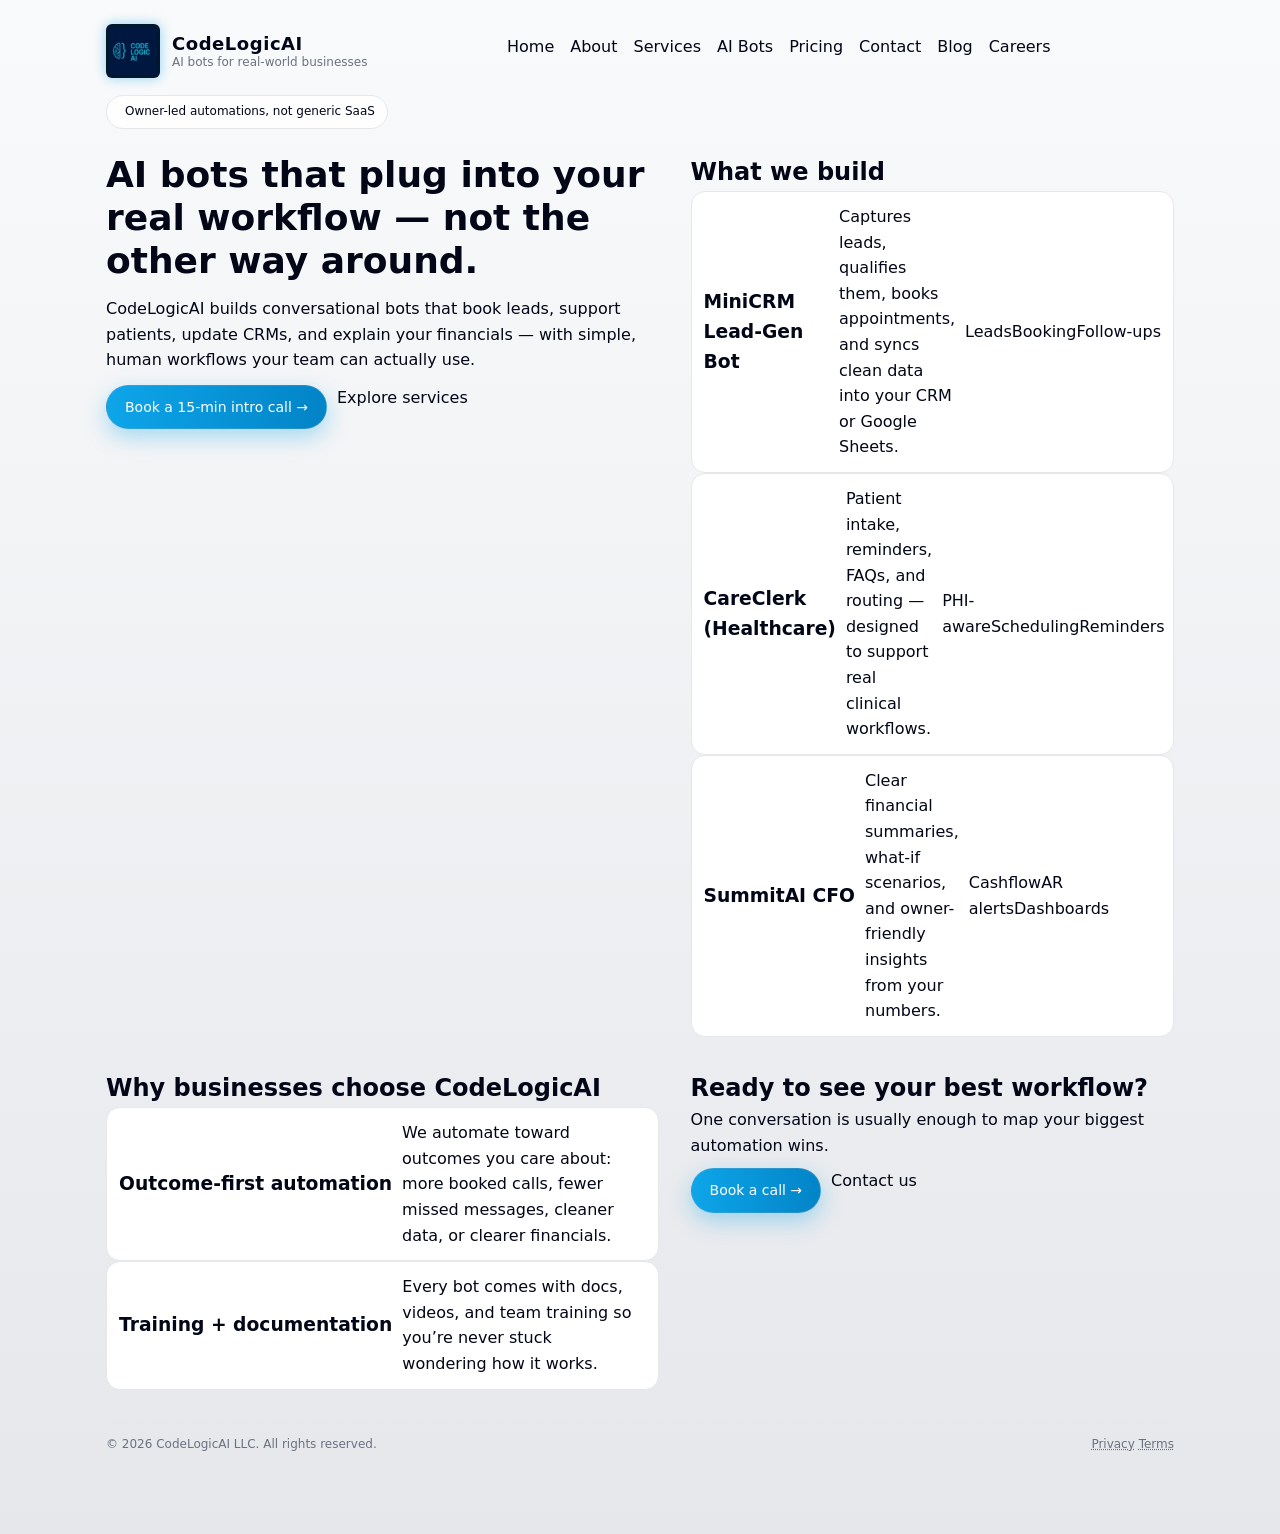
==== index.html @ 144fdc91 "Refactor HTML structure and improve content clarity" ====
<!DOCTYPE html>
<html lang="en">
<head>
  <meta charset="UTF-8" />
  <title>CodeLogicAI – AI Bots for Leads, Scheduling & CFO Insights</title>
  <meta name="viewport" content="width=device-width, initial-scale=1" />
  <meta name="description" content="CodeLogicAI builds custom AI bots to capture leads, schedule appointments, update CRMs, and deliver CFO insights." />
  <link rel="stylesheet" href="style.css" />
</head>

<body>
  <div class="page">

    <!-- HEADER -->
    <header>
      <div class="logo">
        <img src="assets/Logo.png" alt="CodeLogicAI Logo" class="logo-img">
        <div class="logo-text">
          <span>CodeLogicAI</span>
          <span>AI bots for real-world businesses</span>
        </div>
      </div>

      <nav class="nav">
        <a href="index.html" class="active">Home</a>
        <a href="about.html">About</a>
        <a href="services.html">Services</a>
        <a href="bots.html">AI Bots</a>
        <a href="pricing.html">Pricing</a>
        <a href="contact.html">Contact</a>
        <a href="blog.html">Blog</a>
        <a href="careers.html">Careers</a>
      </nav>

      <div class="header-cta">
        <div class="pill">
          <span class="dot-green"></span>
          <span>Owner-led automations, not generic SaaS</span>
        </div>
      </div>
    </header>

    <!-- HERO -->
    <main>
      <section class="section">
        <h1>AI bots that plug into your real workflow — not the other way around.</h1>
        <p class="section-sub">
          CodeLogicAI builds conversational bots that book leads, support patients, update CRMs,
          and explain your financials — with simple, human workflows your team can actually use.
        </p>

        <div style="display:flex;gap:10px;flex-wrap:wrap;margin-top:12px;">
          <a href="https://cal.com/your-link/15min" class="btn-primary">Book a 15-min intro call →</a>
          <a href="services.html" class="btn-secondary">Explore services</a>
        </div>
      </section>

      <section class="section">
        <h2>What we build</h2>
        <div class="grid-3">

          <div class="card">
            <h3>MiniCRM Lead-Gen Bot</h3>
            <p>Captures leads, qualifies them, books appointments, and syncs clean data into your CRM or Google Sheets.</p>
            <div class="pill-row">
              <span>Leads</span><span>Booking</span><span>Follow-ups</span>
            </div>
          </div>

          <div class="card">
            <h3>CareClerk (Healthcare)</h3>
            <p>Patient intake, reminders, FAQs, and routing — designed to support real clinical workflows.</p>
            <div class="pill-row">
              <span>PHI-aware</span><span>Scheduling</span><span>Reminders</span>
            </div>
          </div>

          <div class="card">
            <h3>SummitAI CFO</h3>
            <p>Clear financial summaries, what-if scenarios, and owner-friendly insights from your numbers.</p>
            <div class="pill-row">
              <span>Cashflow</span><span>AR alerts</span><span>Dashboards</span>
            </div>
          </div>

        </div>
      </section>

      <section class="section">
        <h2>Why businesses choose CodeLogicAI</h2>

        <div class="grid-2">
          <div class="card">
            <h3>Outcome-first automation</h3>
            <p>We automate toward outcomes you care about: more booked calls, fewer missed messages, cleaner data, or clearer financials.</p>
          </div>

          <div class="card">
            <h3>Training + documentation</h3>
            <p>Every bot comes with docs, videos, and team training so you’re never stuck wondering how it works.</p>
          </div>
        </div>
      </section>

      <section class="section">
        <h2>Ready to see your best workflow?</h2>
        <p class="section-sub">One conversation is usually enough to map your biggest automation wins.</p>

        <div style="display:flex;gap:10px;flex-wrap:wrap;margin-top:10px;">
          <a href="https://cal.com/your-link/15min" class="btn-primary">Book a call →</a>
          <a href="contact.html" class="btn-secondary">Contact us</a>
        </div>
      </section>
    </main>

    <!-- FOOTER -->
    <footer>
      <div>© <span id="year"></span> CodeLogicAI LLC. All rights reserved.</div>
      <div class="footer-links">
        <a href="#">Privacy</a>
        <a href="#">Terms</a>
      </div>
    </footer>
  </div>

  <script>
    document.getElementById("year").textContent = new Date().getFullYear();
  </script>
</body>
</html>
---- style.css ----
:root {
  --bg: #f3f4f6;
  --bg-alt: #e5e7eb;
  --accent: #0ea5e9;
  --accent-soft: rgba(14, 165, 233, 0.12);
  --text: #020617;
  --muted: #6b7280;
  --card: #ffffff;
  --border: #e5e7eb;
}

* {
  box-sizing: border-box;
  margin: 0;
  padding: 0;
  font-family: system-ui, -apple-system, BlinkMacSystemFont, "Segoe UI", sans-serif;
}

body {
  background: linear-gradient(to bottom, #f9fafb, #e5e7eb);
  color: var(--text);
  line-height: 1.6;
  -webkit-font-smoothing: antialiased;
}

a {
  color: inherit;
  text-decoration: none;
}

.page {
  max-width: 1100px;
  margin: 0 auto;
  padding: 24px 16px 80px;
}

/* HEADER */

header {
  display: flex;
  align-items: center;
  justify-content: space-between;
  gap: 16px;
  margin-bottom: 24px;
  flex-wrap: wrap;
}

.logo {
  display: flex;
  align-items: center;
  gap: 12px;
}

.logo-img {
  height: 54px;
  width: auto;
  border-radius: 6px;
  box-shadow: 0 0 12px rgba(14, 165, 233, 0.45);
}

.logo-text {
  display: flex;
  flex-direction: column;
  line-height: 1.2;
}

.logo-text span:first-child {
  font-weight: 700;
  letter-spacing: 0.03em;
  font-size: 18px;
}

.logo-text span:last-child {
  font-size: 12px;
  color: var(--muted);
}

/* NAV */

.nav-wrapper {
  border-bottom: 1px solid var(--border);
  margin-bottom: 24px;
}

.nav {
  max-width: 1100px;
  margin: 0 auto;
  padding: 0 16px 8px;
  display: flex;
  gap: 16px;
  flex-wrap: wrap;
}

.nav-link {
  font-size: 13px;
  color: var(--muted);
  padding: 4px 0;
  position: relative;
}

.nav-link:hover {
  color: var(--accent);
}

.nav-link.active {
  color: var(--accent);
  font-weight: 600;
}

.nav-link.active::after {
  content: "";
  position: absolute;
  left: 0;
  bottom: -4px;
  width: 100%;
  height: 2px;
  background: var(--accent);
  border-radius: 999px;
}

/* Pills / badges */

.pill {
  padding: 6px 12px;
  border-radius: 999px;
  font-size: 12px;
  border: 1px solid var(--border);
  background: #ffffffdd;
  display: inline-flex;
  align-items: center;
  gap: 6px;
}

.pill-dot {
  width: 8px;
  height: 8px;
  border-radius: 999px;
  background: #22c55e;
  box-shadow: 0 0 10px rgba(34, 197, 94, 0.7);
}

.pill span.accent {
  color: var(--accent);
  font-weight: 600;
}

/* Layout home */

main {
  display: grid;
  grid-template-columns: minmax(0, 1.6fr) minmax(0, 1.4fr);
  gap: 32px;
}

@media (max-width: 900px) {
  main {
    grid-template-columns: minmax(0, 1fr);
  }
}

.hero {
  padding-right: 8px;
}

.eyebrow {
  font-size: 12px;
  letter-spacing: 0.16em;
  text-transform: uppercase;
  color: var(--muted);
  margin-bottom: 10px;
}

h1 {
  font-size: clamp(28px, 4vw, 36px);
  line-height: 1.2;
  margin-bottom: 14px;
}

.gradient-text {
  background: linear-gradient(to right, #0284c7, #0ea5e9);
  -webkit-background-clip: text;
  color: transparent;
}

.hero-sub {
  font-size: 15px;
  color: var(--muted);
  margin-bottom: 18px;
}

.hero-sub strong {
  color: var(--accent);
  font-weight: 600;
}

.hero-list {
  font-size: 14px;
  color: var(--muted);
  margin-bottom: 18px;
  padding-left: 18px;
}

.hero-list li {
  margin-bottom: 4px;
}

.hero-cta-row {
  display: flex;
  gap: 12px;
  margin-bottom: 18px;
  flex-wrap: wrap;
}

.btn-primary,
.btn-outline {
  border-radius: 999px;
  padding: 10px 18px;
  font-size: 14px;
  font-weight: 500;
  border: 1px solid transparent;
  cursor: pointer;
  display: inline-flex;
  align-items: center;
  gap: 8px;
}

.btn-primary {
  background: linear-gradient(to right, #0ea5e9, #0284c7);
  color: white;
  border-color: rgba(148, 163, 184, 0.25);
  box-shadow: 0 8px 22px rgba(14, 165, 233, 0.35);
}

.btn-outline {
  background: white;
  border-color: var(--border);
  color: var(--muted);
}

.hero-note {
  font-size: 12px;
  color: var(--muted);
}

.hero-note strong {
  color: var(--accent);
}

/* Right panel */

.right-panel {
  background: var(--card);
  border-radius: 18px;
  padding: 18px;
  border: 1px solid var(--border);
  box-shadow: 0 8px 28px rgba(0, 0, 0, 0.08);
  display: flex;
  flex-direction: column;
  gap: 16px;
}

.right-header {
  display: flex;
  justify-content: space-between;
  align-items: center;
  font-size: 13px;
  color: var(--muted);
}

.right-header span.title {
  font-weight: 600;
  color: #0f172a;
  font-size: 13px;
}

.tag-row {
  display: flex;
  flex-wrap: wrap;
  gap: 8px;
  font-size: 11px;
}

.tag {
  padding: 4px 8px;
  border-radius: 999px;
  border: 1px solid var(--border);
  background: #f9fafb;
  color: var(--muted);
}

.cards {
  display: grid;
  gap: 10px;
  font-size: 13px;
}

.card {
  border-radius: 14px;
  border: 1px solid var(--border);
  background: white;
  padding: 12px;
  display: grid;
  grid-template-columns: auto 1fr auto;
  gap: 10px;
  align-items: center;
}

.card-icon {
  width: 26px;
  height: 26px;
  border-radius: 999px;
  border: 1px solid var(--border);
  display: flex;
  align-items: center;
  justify-content: center;
  font-size: 14px;
  background: #f0f9ff;
  color: #0284c7;
}

.card-title {
  font-weight: 600;
  color: #0f172a;
}

.card-sub {
  font-size: 12px;
  color: var(--muted);
}

.card-chip {
  padding: 3px 8px;
  border-radius: 999px;
  border: 1px solid var(--border);
  font-size: 11px;
  color: var(--muted);
  background: #f9fafb;
}

/* Generic page sections */

.page-section {
  max-width: 760px;
  margin-top: 8px;
}

.page-section h1 {
  margin-bottom: 8px;
}

.page-section p {
  font-size: 14px;
  color: var(--muted);
  margin-bottom: 10px;
}

.page-section ul {
  padding-left: 18px;
  font-size: 14px;
  color: var(--muted);
}

.page-section li {
  margin-bottom: 4px;
}

/* Footer */

footer {
  margin-top: 32px;
  font-size: 12px;
  color: var(--muted);
  display: flex;
  justify-content: space-between;
  flex-wrap: wrap;
  gap: 12px;
  border-top: 1px dashed var(--border);
  padding-top: 12px;
}

footer a {
  text-decoration: underline dotted;
}
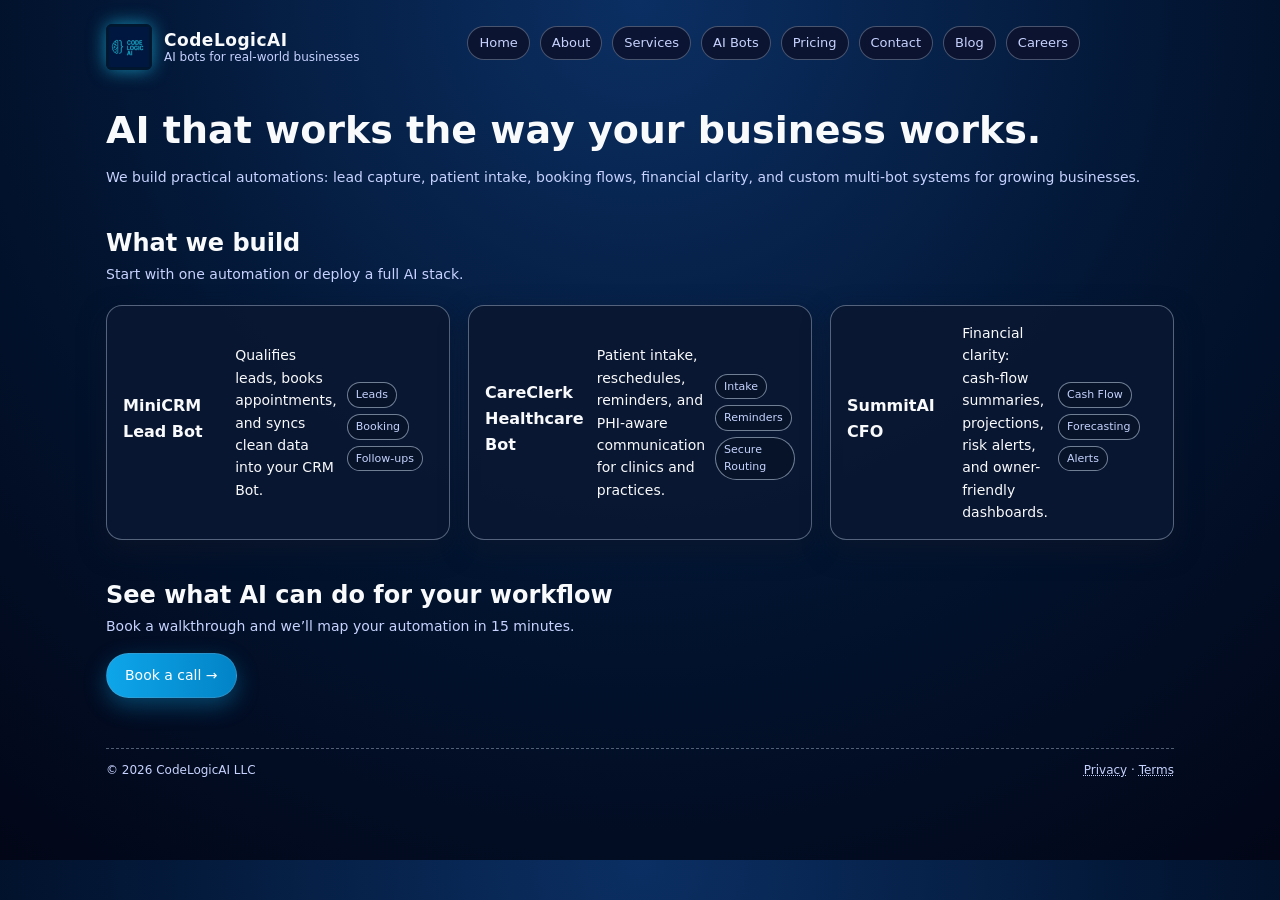
==== commit 1e3c7ddc: "Update index.html" ====
--- a/index.html
+++ b/index.html
@@ -2,10 +2,103 @@
 <html lang="en">
 <head>
   <meta charset="UTF-8" />
-  <title>CodeLogicAI – AI Bots for Leads, Scheduling & CFO Insights</title>
+  <title>CodeLogicAI – AI Bots for Real-World Businesses</title>
   <meta name="viewport" content="width=device-width, initial-scale=1" />
-  <meta name="description" content="CodeLogicAI builds custom AI bots to capture leads, schedule appointments, update CRMs, and deliver CFO insights." />
+  <meta name="description"
+    content="CodeLogicAI builds AI bots for lead-gen, healthcare, finance, and small business workflow automation." />
+
   <link rel="stylesheet" href="style.css" />
+
+  <style>
+    :root {
+      --bg: #021430;
+      --accent: #1fd4ff;
+      --text: #f9fafb;
+      --muted: #c7d2fe;
+      --card: rgba(10, 23, 50, 0.96);
+      --border: rgba(148, 163, 184, 0.55);
+    }
+
+    body {
+      background: radial-gradient(circle at top, #0b2f63 0, #021430 55%, #020617 100%);
+      color: var(--text);
+      margin: 0;
+      -webkit-font-smoothing: antialiased;
+      font-family: system-ui, sans-serif;
+    }
+
+    a { color: inherit; text-decoration: none; }
+    .page { max-width: 1100px; margin: 0 auto; padding: 24px 16px 80px; }
+
+    header {
+      display: flex; justify-content: space-between; align-items: center;
+      flex-wrap: wrap; margin-bottom: 40px; gap: 14px;
+    }
+
+    .logo { display: flex; align-items: center; gap: 12px; }
+    .logo-img {
+      height: 46px;
+      width: auto;
+      border-radius: 6px;
+      box-shadow: 0 0 18px rgba(31, 212, 255, 0.6);
+    }
+    .logo-text { display: flex; flex-direction: column; }
+    .logo-text span:first-child { font-size: 17px; font-weight: 700; }
+    .logo-text span:last-child { font-size: 12px; color: var(--muted); }
+
+    .nav { display: flex; gap: 10px; flex-wrap: wrap; font-size: 13px; }
+    .nav a {
+      padding: 6px 11px; border-radius: 999px;
+      color: var(--muted);
+      border: 1px solid rgba(148,163,184,0.45);
+      background: rgba(12,20,48,0.95);
+    }
+    .nav a:hover {
+      background: rgba(15,23,42,0.98);
+      color: var(--text);
+      border-color: rgba(191,219,254,0.9);
+    }
+
+    .section { margin-top: 36px; }
+    .section h1 { font-size: clamp(30px,4vw,38px); line-height: 1.1; }
+    .section-sub { color: var(--muted); font-size: 14px; margin-bottom: 16px; }
+
+    .grid-3 {
+      display: grid;
+      grid-template-columns: repeat(3, minmax(0,1fr));
+      gap: 18px;
+      margin-top: 20px;
+    }
+
+    @media(max-width: 900px) {
+      .grid-3 { grid-template-columns: 1fr; }
+      header { flex-direction: column; align-items: flex-start; }
+    }
+
+    .card {
+      background: var(--card);
+      padding: 16px;
+      border-radius: 16px;
+      border: 1px solid var(--border);
+      box-shadow: 0 10px 26px rgba(15,23,42,0.6);
+      font-size: 14px;
+    }
+
+    .card h3 { margin-bottom: 8px; font-size: 16px; }
+    .pill-row { display: flex; gap: 6px; flex-wrap: wrap; margin-top: 8px; }
+    .pill-row span {
+      padding: 3px 8px; border-radius: 999px;
+      background: rgba(7,19,42,0.95);
+      border: 1px solid rgba(148,163,184,0.75);
+      font-size: 11px; color: var(--muted);
+    }
+
+    footer {
+      margin-top: 50px; color: var(--muted);
+      font-size: 12px; display: flex;
+      justify-content: space-between; flex-wrap: wrap;
+    }
+  </style>
 </head>
 
 <body>
@@ -22,7 +115,7 @@
       </div>
 
       <nav class="nav">
-        <a href="index.html" class="active">Home</a>
+        <a href="index.html">Home</a>
         <a href="about.html">About</a>
         <a href="services.html">Services</a>
         <a href="bots.html">AI Bots</a>
@@ -31,100 +124,80 @@
         <a href="blog.html">Blog</a>
         <a href="careers.html">Careers</a>
       </nav>
-
-      <div class="header-cta">
-        <div class="pill">
-          <span class="dot-green"></span>
-          <span>Owner-led automations, not generic SaaS</span>
-        </div>
+    </header>
+
+    <!-- HERO -->
+    <section class="section">
+      <h1>AI that works the way your business works.</h1>
+      <p class="section-sub">
+        We build practical automations: lead capture, patient intake, booking flows,
+        financial clarity, and custom multi-bot systems for growing businesses.
+      </p>
+    </section>
+
+    <!-- WHAT WE BUILD -->
+    <section class="section">
+      <h2>What we build</h2>
+      <p class="section-sub">Start with one automation or deploy a full AI stack.</p>
+
+      <div class="grid-3">
+
+        <!-- CARD 1: UPDATED -->
+        <div class="card">
+          <h3>MiniCRM Lead Bot</h3>
+          <p>Qualifies leads, books appointments, and syncs clean data into your CRM Bot.</p>
+          <div class="pill-row">
+            <span>Leads</span>
+            <span>Booking</span>
+            <span>Follow-ups</span>
+          </div>
+        </div>
+
+        <!-- CARD 2 -->
+        <div class="card">
+          <h3>CareClerk Healthcare Bot</h3>
+          <p>Patient intake, reschedules, reminders, and PHI-aware communication for clinics and practices.</p>
+          <div class="pill-row">
+            <span>Intake</span>
+            <span>Reminders</span>
+            <span>Secure Routing</span>
+          </div>
+        </div>
+
+        <!-- CARD 3 -->
+        <div class="card">
+          <h3>SummitAI CFO</h3>
+          <p>Financial clarity: cash-flow summaries, projections, risk alerts, and owner-friendly dashboards.</p>
+          <div class="pill-row">
+            <span>Cash Flow</span>
+            <span>Forecasting</span>
+            <span>Alerts</span>
+          </div>
+        </div>
+
       </div>
-    </header>
-
-    <!-- HERO -->
-    <main>
-      <section class="section">
-        <h1>AI bots that plug into your real workflow — not the other way around.</h1>
-        <p class="section-sub">
-          CodeLogicAI builds conversational bots that book leads, support patients, update CRMs,
-          and explain your financials — with simple, human workflows your team can actually use.
-        </p>
-
-        <div style="display:flex;gap:10px;flex-wrap:wrap;margin-top:12px;">
-          <a href="https://cal.com/your-link/15min" class="btn-primary">Book a 15-min intro call →</a>
-          <a href="services.html" class="btn-secondary">Explore services</a>
-        </div>
-      </section>
-
-      <section class="section">
-        <h2>What we build</h2>
-        <div class="grid-3">
-
-          <div class="card">
-            <h3>MiniCRM Lead-Gen Bot</h3>
-            <p>Captures leads, qualifies them, books appointments, and syncs clean data into your CRM or Google Sheets.</p>
-            <div class="pill-row">
-              <span>Leads</span><span>Booking</span><span>Follow-ups</span>
-            </div>
-          </div>
-
-          <div class="card">
-            <h3>CareClerk (Healthcare)</h3>
-            <p>Patient intake, reminders, FAQs, and routing — designed to support real clinical workflows.</p>
-            <div class="pill-row">
-              <span>PHI-aware</span><span>Scheduling</span><span>Reminders</span>
-            </div>
-          </div>
-
-          <div class="card">
-            <h3>SummitAI CFO</h3>
-            <p>Clear financial summaries, what-if scenarios, and owner-friendly insights from your numbers.</p>
-            <div class="pill-row">
-              <span>Cashflow</span><span>AR alerts</span><span>Dashboards</span>
-            </div>
-          </div>
-
-        </div>
-      </section>
-
-      <section class="section">
-        <h2>Why businesses choose CodeLogicAI</h2>
-
-        <div class="grid-2">
-          <div class="card">
-            <h3>Outcome-first automation</h3>
-            <p>We automate toward outcomes you care about: more booked calls, fewer missed messages, cleaner data, or clearer financials.</p>
-          </div>
-
-          <div class="card">
-            <h3>Training + documentation</h3>
-            <p>Every bot comes with docs, videos, and team training so you’re never stuck wondering how it works.</p>
-          </div>
-        </div>
-      </section>
-
-      <section class="section">
-        <h2>Ready to see your best workflow?</h2>
-        <p class="section-sub">One conversation is usually enough to map your biggest automation wins.</p>
-
-        <div style="display:flex;gap:10px;flex-wrap:wrap;margin-top:10px;">
-          <a href="https://cal.com/your-link/15min" class="btn-primary">Book a call →</a>
-          <a href="contact.html" class="btn-secondary">Contact us</a>
-        </div>
-      </section>
-    </main>
-
-    <!-- FOOTER -->
+    </section>
+
+    <!-- CTA -->
+    <section class="section">
+      <h2>See what AI can do for your workflow</h2>
+      <p class="section-sub">Book a walkthrough and we’ll map your automation in 15 minutes.</p>
+
+      <a href="https://cal.com/your-handle/15min" class="btn-primary">
+        Book a call →
+      </a>
+    </section>
+
     <footer>
-      <div>© <span id="year"></span> CodeLogicAI LLC. All rights reserved.</div>
-      <div class="footer-links">
-        <a href="#">Privacy</a>
-        <a href="#">Terms</a>
-      </div>
+      <div>© <span id="year"></span> CodeLogicAI LLC</div>
+      <div><a href="#">Privacy</a> · <a href="#">Terms</a></div>
     </footer>
+
   </div>
 
-  <script>
-    document.getElementById("year").textContent = new Date().getFullYear();
-  </script>
+<script>
+  document.getElementById("year").textContent = new Date().getFullYear();
+</script>
+
 </body>
 </html>
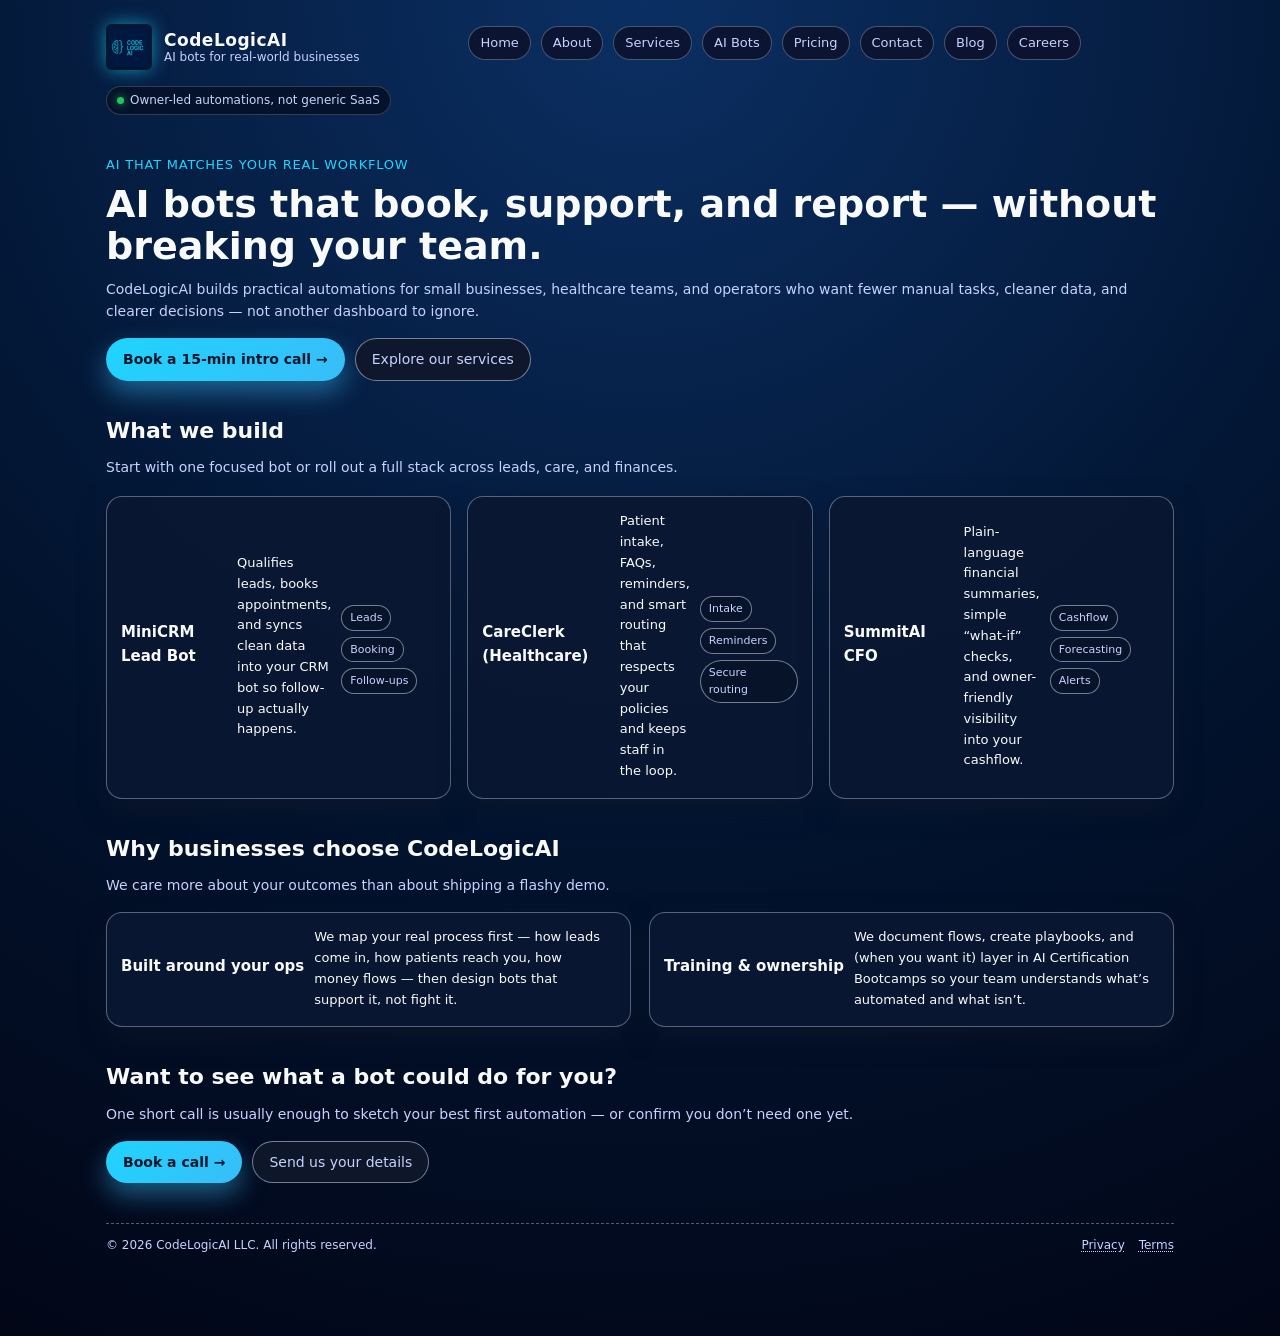
==== commit f3fffe0c: "Update index.html" ====
--- a/index.html
+++ b/index.html
@@ -2,101 +2,273 @@
 <html lang="en">
 <head>
   <meta charset="UTF-8" />
-  <title>CodeLogicAI – AI Bots for Real-World Businesses</title>
+  <title>CodeLogicAI – AI Bots for Leads, Healthcare & CFO Insights</title>
   <meta name="viewport" content="width=device-width, initial-scale=1" />
-  <meta name="description"
-    content="CodeLogicAI builds AI bots for lead-gen, healthcare, finance, and small business workflow automation." />
-
+  <meta
+    name="description"
+    content="CodeLogicAI builds practical AI bots for lead capture, healthcare intake, and owner-level financial clarity."
+  />
   <link rel="stylesheet" href="style.css" />
 
   <style>
     :root {
       --bg: #021430;
+      --bg-alt: #032341;
       --accent: #1fd4ff;
+      --accent-soft: rgba(31, 212, 255, 0.16);
       --text: #f9fafb;
       --muted: #c7d2fe;
+      --danger: #fb7185;
       --card: rgba(10, 23, 50, 0.96);
       --border: rgba(148, 163, 184, 0.55);
+    }
+
+    * {
+      box-sizing: border-box;
+      margin: 0;
+      padding: 0;
+      font-family: system-ui, -apple-system, BlinkMacSystemFont, "Segoe UI", sans-serif;
     }
 
     body {
       background: radial-gradient(circle at top, #0b2f63 0, #021430 55%, #020617 100%);
       color: var(--text);
-      margin: 0;
+      line-height: 1.6;
       -webkit-font-smoothing: antialiased;
-      font-family: system-ui, sans-serif;
     }
 
     a { color: inherit; text-decoration: none; }
-    .page { max-width: 1100px; margin: 0 auto; padding: 24px 16px 80px; }
-
+
+    .page {
+      max-width: 1100px;
+      margin: 0 auto;
+      padding: 24px 16px 80px;
+    }
+
+    /* Header + logo */
     header {
-      display: flex; justify-content: space-between; align-items: center;
-      flex-wrap: wrap; margin-bottom: 40px; gap: 14px;
-    }
-
-    .logo { display: flex; align-items: center; gap: 12px; }
+      display: flex;
+      align-items: center;
+      justify-content: space-between;
+      gap: 16px;
+      margin-bottom: 40px;
+      flex-wrap: wrap;
+    }
+
+    .logo {
+      display: flex;
+      align-items: center;
+      gap: 12px;
+    }
+
     .logo-img {
       height: 46px;
       width: auto;
       border-radius: 6px;
       box-shadow: 0 0 18px rgba(31, 212, 255, 0.6);
     }
-    .logo-text { display: flex; flex-direction: column; }
-    .logo-text span:first-child { font-size: 17px; font-weight: 700; }
-    .logo-text span:last-child { font-size: 12px; color: var(--muted); }
-
-    .nav { display: flex; gap: 10px; flex-wrap: wrap; font-size: 13px; }
+
+    .logo-text {
+      display: flex;
+      flex-direction: column;
+      line-height: 1.2;
+    }
+
+    .logo-text span:first-child {
+      font-weight: 700;
+      letter-spacing: 0.03em;
+      font-size: 17px;
+    }
+
+    .logo-text span:last-child {
+      font-size: 12px;
+      color: var(--muted);
+    }
+
+    .header-cta {
+      display: flex;
+      gap: 10px;
+      align-items: center;
+      font-size: 13px;
+      color: var(--muted);
+    }
+
+    .pill {
+      border-radius: 999px;
+      padding: 4px 10px;
+      border: 1px solid rgba(255, 255, 255, 0.18);
+      background: rgba(6, 17, 40, 0.9);
+      display: inline-flex;
+      align-items: center;
+      gap: 6px;
+    }
+
+    .dot-green {
+      width: 7px;
+      height: 7px;
+      border-radius: 999px;
+      background: #22c55e;
+      box-shadow: 0 0 10px rgba(34, 197, 94, 0.9);
+    }
+
+    /* Nav */
+    .nav {
+      display: flex;
+      flex-wrap: wrap;
+      gap: 10px;
+      font-size: 13px;
+    }
+
     .nav a {
-      padding: 6px 11px; border-radius: 999px;
-      color: var(--muted);
-      border: 1px solid rgba(148,163,184,0.45);
-      background: rgba(12,20,48,0.95);
-    }
+      padding: 6px 11px;
+      border-radius: 999px;
+      color: var(--muted);
+      border: 1px solid rgba(148, 163, 184, 0.45);
+      background: rgba(12, 20, 48, 0.95);
+    }
+
     .nav a:hover {
-      background: rgba(15,23,42,0.98);
       color: var(--text);
-      border-color: rgba(191,219,254,0.9);
-    }
-
-    .section { margin-top: 36px; }
-    .section h1 { font-size: clamp(30px,4vw,38px); line-height: 1.1; }
-    .section-sub { color: var(--muted); font-size: 14px; margin-bottom: 16px; }
-
+      background: rgba(15, 23, 42, 0.98);
+      border-color: rgba(191, 219, 254, 0.9);
+    }
+
+    main { display: block; }
+
+    .section {
+      margin-top: 32px;
+    }
+
+    .section h1 {
+      font-size: clamp(30px, 4vw, 38px);
+      line-height: 1.1;
+      margin-bottom: 10px;
+    }
+
+    .section h2 {
+      font-size: 22px;
+      margin-bottom: 8px;
+    }
+
+    .section p.section-sub {
+      font-size: 14px;
+      color: var(--muted);
+      margin-bottom: 16px;
+    }
+
+    /* Grids & cards */
     .grid-3 {
       display: grid;
-      grid-template-columns: repeat(3, minmax(0,1fr));
+      grid-template-columns: repeat(3, minmax(0, 1fr));
+      gap: 16px;
+      margin-top: 18px;
+    }
+
+    .grid-2 {
+      display: grid;
+      grid-template-columns: repeat(2, minmax(0, 1fr));
       gap: 18px;
-      margin-top: 20px;
-    }
-
-    @media(max-width: 900px) {
-      .grid-3 { grid-template-columns: 1fr; }
-      header { flex-direction: column; align-items: flex-start; }
+      margin-top: 16px;
+    }
+
+    @media (max-width: 880px) {
+      header {
+        flex-direction: column;
+        align-items: flex-start;
+      }
+      .grid-3,
+      .grid-2 {
+        grid-template-columns: 1fr;
+      }
     }
 
     .card {
       background: var(--card);
-      padding: 16px;
       border-radius: 16px;
       border: 1px solid var(--border);
-      box-shadow: 0 10px 26px rgba(15,23,42,0.6);
+      padding: 14px 14px 16px;
+      font-size: 13px;
+      box-shadow: 0 10px 26px rgba(15, 23, 42, 0.6);
+    }
+
+    .card h3 {
+      font-size: 15px;
+      margin-bottom: 6px;
+    }
+
+    .pill-row {
+      display: flex;
+      flex-wrap: wrap;
+      gap: 6px;
+      margin-top: 6px;
+    }
+
+    .pill-row span {
+      font-size: 11px;
+      padding: 3px 8px;
+      border-radius: 999px;
+      background: rgba(7, 19, 42, 0.95);
+      border: 1px solid rgba(148, 163, 184, 0.75);
+      color: var(--muted);
+    }
+
+    /* Buttons */
+    .btn-primary,
+    .btn-secondary {
+      border-radius: 999px;
+      padding: 9px 16px;
       font-size: 14px;
-    }
-
-    .card h3 { margin-bottom: 8px; font-size: 16px; }
-    .pill-row { display: flex; gap: 6px; flex-wrap: wrap; margin-top: 8px; }
-    .pill-row span {
-      padding: 3px 8px; border-radius: 999px;
-      background: rgba(7,19,42,0.95);
-      border: 1px solid rgba(148,163,184,0.75);
-      font-size: 11px; color: var(--muted);
+      font-weight: 500;
+      border: 1px solid transparent;
+      cursor: pointer;
+      display: inline-flex;
+      align-items: center;
+      gap: 8px;
+      transition:
+        transform 0.12s ease,
+        box-shadow 0.12s ease,
+        background 0.12s ease,
+        border-color 0.12s ease;
+    }
+
+    .btn-primary {
+      background: linear-gradient(135deg, #1fd4ff, #38bdf8);
+      color: #0f172a;
+      box-shadow: 0 12px 26px rgba(56, 189, 248, 0.45);
+      font-weight: 600;
+    }
+
+    .btn-primary:hover {
+      transform: translateY(-1px);
+      box-shadow: 0 16px 34px rgba(56, 189, 248, 0.6);
+    }
+
+    .btn-secondary {
+      background: rgba(15, 23, 42, 0.96);
+      border-color: rgba(148, 163, 184, 0.75);
+      color: var(--muted);
+    }
+
+    .btn-secondary:hover {
+      background: rgba(15, 23, 42, 0.99);
+      border-color: rgba(191, 219, 254, 0.9);
     }
 
     footer {
-      margin-top: 50px; color: var(--muted);
-      font-size: 12px; display: flex;
-      justify-content: space-between; flex-wrap: wrap;
+      margin-top: 40px;
+      font-size: 12px;
+      color: var(--muted);
+      display: flex;
+      justify-content: space-between;
+      gap: 10px;
+      flex-wrap: wrap;
+      align-items: center;
+    }
+
+    .footer-links a {
+      font-size: 12px;
+      color: var(--muted);
+      margin-left: 10px;
     }
   </style>
 </head>
@@ -124,80 +296,141 @@
         <a href="blog.html">Blog</a>
         <a href="careers.html">Careers</a>
       </nav>
+
+      <div class="header-cta">
+        <div class="pill">
+          <span class="dot-green"></span>
+          <span>Owner-led automations, not generic SaaS</span>
+        </div>
+      </div>
     </header>
 
-    <!-- HERO -->
-    <section class="section">
-      <h1>AI that works the way your business works.</h1>
-      <p class="section-sub">
-        We build practical automations: lead capture, patient intake, booking flows,
-        financial clarity, and custom multi-bot systems for growing businesses.
-      </p>
-    </section>
-
-    <!-- WHAT WE BUILD -->
-    <section class="section">
-      <h2>What we build</h2>
-      <p class="section-sub">Start with one automation or deploy a full AI stack.</p>
-
-      <div class="grid-3">
-
-        <!-- CARD 1: UPDATED -->
-        <div class="card">
-          <h3>MiniCRM Lead Bot</h3>
-          <p>Qualifies leads, books appointments, and syncs clean data into your CRM Bot.</p>
-          <div class="pill-row">
-            <span>Leads</span>
-            <span>Booking</span>
-            <span>Follow-ups</span>
+    <main>
+      <!-- HERO -->
+      <section class="section">
+        <div style="font-size:13px;color:var(--accent);text-transform:uppercase;letter-spacing:.06em;margin-bottom:8px;">
+          AI that matches your real workflow
+        </div>
+        <h1>AI bots that book, support, and report — without breaking your team.</h1>
+        <p class="section-sub">
+          CodeLogicAI builds practical automations for small businesses, healthcare teams, and operators who
+          want fewer manual tasks, cleaner data, and clearer decisions — not another dashboard to ignore.
+        </p>
+
+        <div style="display:flex;gap:10px;flex-wrap:wrap;margin-top:10px;">
+          <a href="https://cal.com/your-handle/15min" class="btn-primary">
+            Book a 15-min intro call →
+          </a>
+          <a href="services.html" class="btn-secondary">
+            Explore our services
+          </a>
+        </div>
+      </section>
+
+      <!-- WHAT WE BUILD -->
+      <section class="section">
+        <h2>What we build</h2>
+        <p class="section-sub">
+          Start with one focused bot or roll out a full stack across leads, care, and finances.
+        </p>
+
+        <div class="grid-3">
+          <!-- Card 1: updated text -->
+          <div class="card">
+            <h3>MiniCRM Lead Bot</h3>
+            <p>
+              Qualifies leads, books appointments, and syncs clean data into your CRM bot so follow-up actually happens.
+            </p>
+            <div class="pill-row">
+              <span>Leads</span>
+              <span>Booking</span>
+              <span>Follow-ups</span>
+            </div>
           </div>
-        </div>
-
-        <!-- CARD 2 -->
-        <div class="card">
-          <h3>CareClerk Healthcare Bot</h3>
-          <p>Patient intake, reschedules, reminders, and PHI-aware communication for clinics and practices.</p>
-          <div class="pill-row">
-            <span>Intake</span>
-            <span>Reminders</span>
-            <span>Secure Routing</span>
+
+          <!-- Card 2 -->
+          <div class="card">
+            <h3>CareClerk (Healthcare)</h3>
+            <p>
+              Patient intake, FAQs, reminders, and smart routing that respects your policies and keeps staff in the loop.
+            </p>
+            <div class="pill-row">
+              <span>Intake</span>
+              <span>Reminders</span>
+              <span>Secure routing</span>
+            </div>
           </div>
-        </div>
-
-        <!-- CARD 3 -->
-        <div class="card">
-          <h3>SummitAI CFO</h3>
-          <p>Financial clarity: cash-flow summaries, projections, risk alerts, and owner-friendly dashboards.</p>
-          <div class="pill-row">
-            <span>Cash Flow</span>
-            <span>Forecasting</span>
-            <span>Alerts</span>
+
+          <!-- Card 3 -->
+          <div class="card">
+            <h3>SummitAI CFO</h3>
+            <p>
+              Plain-language financial summaries, simple “what-if” checks, and owner-friendly visibility into your cashflow.
+            </p>
+            <div class="pill-row">
+              <span>Cashflow</span>
+              <span>Forecasting</span>
+              <span>Alerts</span>
+            </div>
           </div>
         </div>
-
+      </section>
+
+      <!-- WHY BUSINESSES CHOOSE US -->
+      <section class="section">
+        <h2>Why businesses choose CodeLogicAI</h2>
+        <p class="section-sub">
+          We care more about your outcomes than about shipping a flashy demo.
+        </p>
+
+        <div class="grid-2">
+          <div class="card">
+            <h3>Built around your ops</h3>
+            <p>
+              We map your real process first — how leads come in, how patients reach you, how money flows — then
+              design bots that support it, not fight it.
+            </p>
+          </div>
+
+          <div class="card">
+            <h3>Training & ownership</h3>
+            <p>
+              We document flows, create playbooks, and (when you want it) layer in AI Certification Bootcamps so your
+              team understands what’s automated and what isn’t.
+            </p>
+          </div>
+        </div>
+      </section>
+
+      <!-- CTA -->
+      <section class="section">
+        <h2>Want to see what a bot could do for you?</h2>
+        <p class="section-sub">
+          One short call is usually enough to sketch your best first automation — or confirm you don’t need one yet.
+        </p>
+
+        <div style="display:flex;gap:10px;flex-wrap:wrap;margin-top:8px;">
+          <a href="https://cal.com/your-handle/15min" class="btn-primary">
+            Book a call →
+          </a>
+          <a href="contact.html" class="btn-secondary">
+            Send us your details
+          </a>
+        </div>
+      </section>
+    </main>
+
+    <footer>
+      <div>© <span id="year"></span> CodeLogicAI LLC. All rights reserved.</div>
+      <div class="footer-links">
+        <a href="#">Privacy</a>
+        <a href="#">Terms</a>
       </div>
-    </section>
-
-    <!-- CTA -->
-    <section class="section">
-      <h2>See what AI can do for your workflow</h2>
-      <p class="section-sub">Book a walkthrough and we’ll map your automation in 15 minutes.</p>
-
-      <a href="https://cal.com/your-handle/15min" class="btn-primary">
-        Book a call →
-      </a>
-    </section>
-
-    <footer>
-      <div>© <span id="year"></span> CodeLogicAI LLC</div>
-      <div><a href="#">Privacy</a> · <a href="#">Terms</a></div>
     </footer>
-
   </div>
 
-<script>
-  document.getElementById("year").textContent = new Date().getFullYear();
-</script>
-
+  <script>
+    document.getElementById("year").textContent = new Date().getFullYear();
+  </script>
 </body>
 </html>
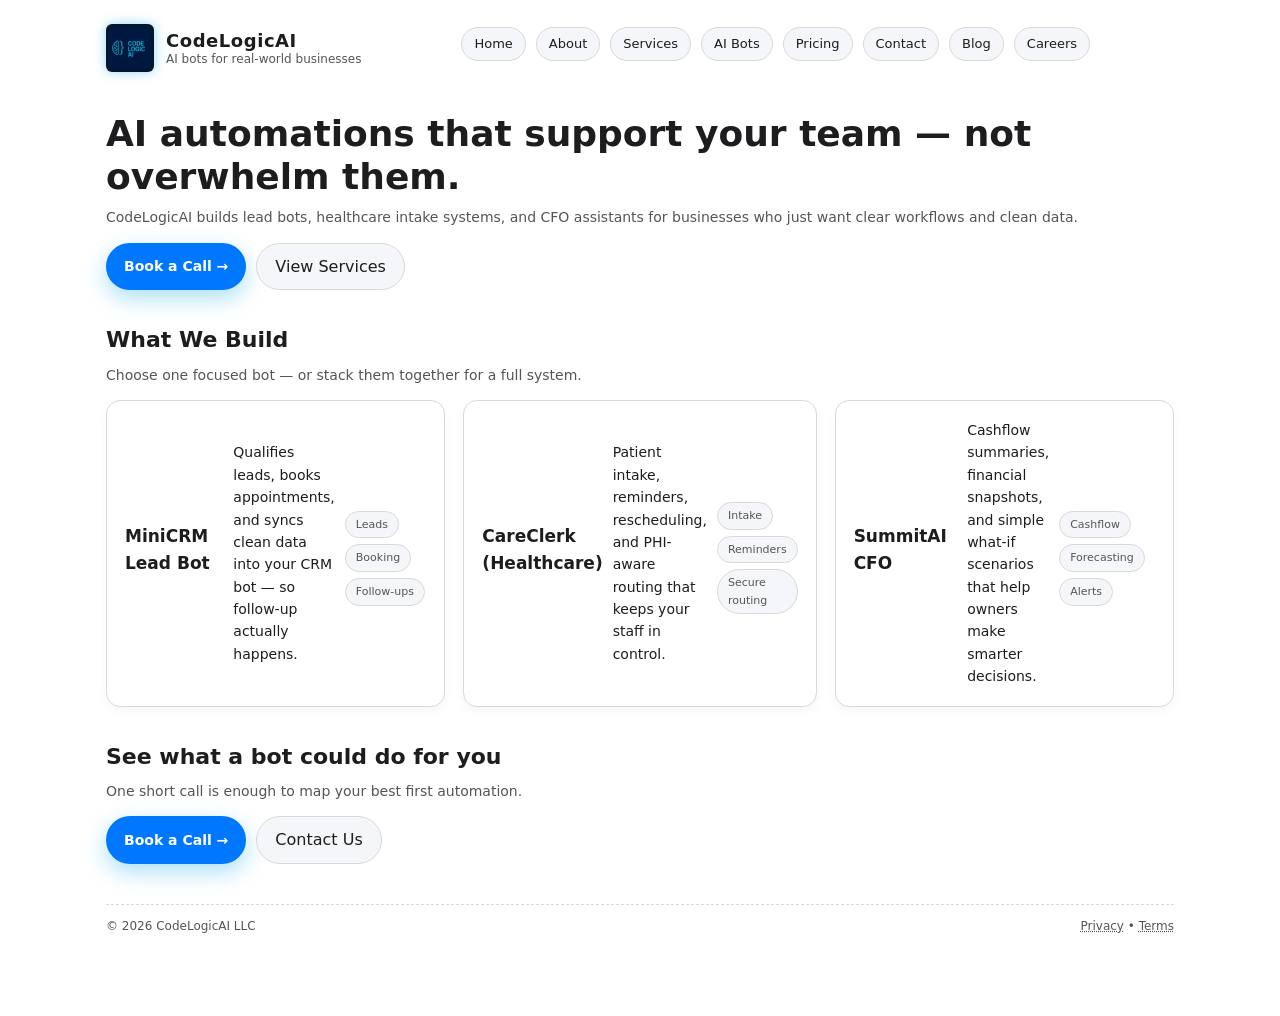
==== commit 6a498c23: "Update index.html" ====
--- a/index.html
+++ b/index.html
@@ -2,36 +2,36 @@
 <html lang="en">
 <head>
   <meta charset="UTF-8" />
-  <title>CodeLogicAI – AI Bots for Leads, Healthcare & CFO Insights</title>
+  <title>CodeLogicAI – Practical AI Bots for Real Businesses</title>
   <meta name="viewport" content="width=device-width, initial-scale=1" />
   <meta
     name="description"
-    content="CodeLogicAI builds practical AI bots for lead capture, healthcare intake, and owner-level financial clarity."
+    content="AI bots for lead capture, scheduling, healthcare intake, and financial visibility — built for real-world small businesses."
   />
   <link rel="stylesheet" href="style.css" />
 
   <style>
+    /* LIGHT THEME */
     :root {
-      --bg: #021430;
-      --bg-alt: #032341;
-      --accent: #1fd4ff;
-      --accent-soft: rgba(31, 212, 255, 0.16);
-      --text: #f9fafb;
-      --muted: #c7d2fe;
-      --danger: #fb7185;
-      --card: rgba(10, 23, 50, 0.96);
-      --border: rgba(148, 163, 184, 0.55);
+      --bg: #ffffff;
+      --bg-alt: #f4f6f9;
+      --accent: #0077ff;
+      --accent-soft: rgba(0,119,255,0.09);
+      --text: #1d1d1f;
+      --muted: #555;
+      --card: #ffffff;
+      --border: #d9d9d9;
     }
 
     * {
-      box-sizing: border-box;
       margin: 0;
       padding: 0;
+      box-sizing: border-box;
       font-family: system-ui, -apple-system, BlinkMacSystemFont, "Segoe UI", sans-serif;
     }
 
     body {
-      background: radial-gradient(circle at top, #0b2f63 0, #021430 55%, #020617 100%);
+      background: var(--bg);
       color: var(--text);
       line-height: 1.6;
       -webkit-font-smoothing: antialiased;
@@ -45,39 +45,31 @@
       padding: 24px 16px 80px;
     }
 
-    /* Header + logo */
+    /* HEADER */
     header {
       display: flex;
+      justify-content: space-between;
       align-items: center;
-      justify-content: space-between;
-      gap: 16px;
       margin-bottom: 40px;
       flex-wrap: wrap;
+      gap: 16px;
     }
 
     .logo {
       display: flex;
+      gap: 12px;
       align-items: center;
-      gap: 12px;
     }
 
     .logo-img {
-      height: 46px;
-      width: auto;
+      width: 48px;
+      height: auto;
       border-radius: 6px;
-      box-shadow: 0 0 18px rgba(31, 212, 255, 0.6);
-    }
-
-    .logo-text {
-      display: flex;
-      flex-direction: column;
-      line-height: 1.2;
     }
 
     .logo-text span:first-child {
       font-weight: 700;
-      letter-spacing: 0.03em;
-      font-size: 17px;
+      font-size: 18px;
     }
 
     .logo-text span:last-child {
@@ -85,173 +77,117 @@
       color: var(--muted);
     }
 
-    .header-cta {
+    /* NAVIGATION */
+    .nav {
       display: flex;
       gap: 10px;
-      align-items: center;
+      flex-wrap: wrap;
+    }
+
+    .nav a {
+      padding: 6px 12px;
+      border-radius: 999px;
+      background: var(--bg-alt);
+      border: 1px solid var(--border);
       font-size: 13px;
-      color: var(--muted);
-    }
-
-    .pill {
+      color: var(--text);
+    }
+
+    .nav a:hover {
+      background: var(--accent-soft);
+      border-color: var(--accent);
+    }
+
+    /* BUTTONS */
+    .btn-primary {
+      padding: 10px 18px;
       border-radius: 999px;
-      padding: 4px 10px;
-      border: 1px solid rgba(255, 255, 255, 0.18);
-      background: rgba(6, 17, 40, 0.9);
-      display: inline-flex;
-      align-items: center;
-      gap: 6px;
-    }
-
-    .dot-green {
-      width: 7px;
-      height: 7px;
+      background: var(--accent);
+      color: white;
+      border: none;
+      font-weight: 600;
+      cursor: pointer;
+    }
+
+    .btn-secondary {
+      padding: 10px 18px;
       border-radius: 999px;
-      background: #22c55e;
-      box-shadow: 0 0 10px rgba(34, 197, 94, 0.9);
-    }
-
-    /* Nav */
-    .nav {
-      display: flex;
-      flex-wrap: wrap;
-      gap: 10px;
-      font-size: 13px;
-    }
-
-    .nav a {
-      padding: 6px 11px;
-      border-radius: 999px;
-      color: var(--muted);
-      border: 1px solid rgba(148, 163, 184, 0.45);
-      background: rgba(12, 20, 48, 0.95);
-    }
-
-    .nav a:hover {
+      background: var(--bg-alt);
+      border: 1px solid var(--border);
       color: var(--text);
-      background: rgba(15, 23, 42, 0.98);
-      border-color: rgba(191, 219, 254, 0.9);
-    }
-
-    main { display: block; }
-
+      cursor: pointer;
+    }
+
+    /* SECTIONS */
     .section {
       margin-top: 32px;
     }
 
     .section h1 {
-      font-size: clamp(30px, 4vw, 38px);
-      line-height: 1.1;
-      margin-bottom: 10px;
+      font-size: 36px;
+      margin-bottom: 8px;
     }
 
     .section h2 {
       font-size: 22px;
-      margin-bottom: 8px;
-    }
-
-    .section p.section-sub {
+      margin-bottom: 6px;
+    }
+
+    .section-sub {
+      color: var(--muted);
       font-size: 14px;
-      color: var(--muted);
-      margin-bottom: 16px;
-    }
-
-    /* Grids & cards */
+      margin-bottom: 14px;
+    }
+
+    /* CARDS */
     .grid-3 {
       display: grid;
-      grid-template-columns: repeat(3, minmax(0, 1fr));
-      gap: 16px;
-      margin-top: 18px;
+      grid-template-columns: repeat(3, 1fr);
+      gap: 18px;
     }
 
     .grid-2 {
       display: grid;
-      grid-template-columns: repeat(2, minmax(0, 1fr));
+      grid-template-columns: repeat(2, 1fr);
       gap: 18px;
-      margin-top: 16px;
-    }
-
-    @media (max-width: 880px) {
-      header {
-        flex-direction: column;
-        align-items: flex-start;
-      }
-      .grid-3,
-      .grid-2 {
+      margin-top: 14px;
+    }
+
+    @media (max-width: 860px) {
+      .grid-3, .grid-2 {
         grid-template-columns: 1fr;
       }
     }
 
     .card {
       background: var(--card);
-      border-radius: 16px;
+      padding: 18px;
+      border-radius: 14px;
       border: 1px solid var(--border);
-      padding: 14px 14px 16px;
-      font-size: 13px;
-      box-shadow: 0 10px 26px rgba(15, 23, 42, 0.6);
+      box-shadow: 0 4px 10px rgba(0,0,0,0.04);
+      font-size: 14px;
     }
 
     .card h3 {
-      font-size: 15px;
       margin-bottom: 6px;
+      font-size: 17px;
+      font-weight: 600;
     }
 
     .pill-row {
       display: flex;
+      gap: 6px;
+      margin-top: 10px;
       flex-wrap: wrap;
-      gap: 6px;
-      margin-top: 6px;
     }
 
     .pill-row span {
+      background: var(--bg-alt);
+      border: 1px solid var(--border);
+      padding: 4px 10px;
+      border-radius: 999px;
       font-size: 11px;
-      padding: 3px 8px;
-      border-radius: 999px;
-      background: rgba(7, 19, 42, 0.95);
-      border: 1px solid rgba(148, 163, 184, 0.75);
       color: var(--muted);
-    }
-
-    /* Buttons */
-    .btn-primary,
-    .btn-secondary {
-      border-radius: 999px;
-      padding: 9px 16px;
-      font-size: 14px;
-      font-weight: 500;
-      border: 1px solid transparent;
-      cursor: pointer;
-      display: inline-flex;
-      align-items: center;
-      gap: 8px;
-      transition:
-        transform 0.12s ease,
-        box-shadow 0.12s ease,
-        background 0.12s ease,
-        border-color 0.12s ease;
-    }
-
-    .btn-primary {
-      background: linear-gradient(135deg, #1fd4ff, #38bdf8);
-      color: #0f172a;
-      box-shadow: 0 12px 26px rgba(56, 189, 248, 0.45);
-      font-weight: 600;
-    }
-
-    .btn-primary:hover {
-      transform: translateY(-1px);
-      box-shadow: 0 16px 34px rgba(56, 189, 248, 0.6);
-    }
-
-    .btn-secondary {
-      background: rgba(15, 23, 42, 0.96);
-      border-color: rgba(148, 163, 184, 0.75);
-      color: var(--muted);
-    }
-
-    .btn-secondary:hover {
-      background: rgba(15, 23, 42, 0.99);
-      border-color: rgba(191, 219, 254, 0.9);
     }
 
     footer {
@@ -260,15 +196,7 @@
       color: var(--muted);
       display: flex;
       justify-content: space-between;
-      gap: 10px;
       flex-wrap: wrap;
-      align-items: center;
-    }
-
-    .footer-links a {
-      font-size: 12px;
-      color: var(--muted);
-      margin-left: 10px;
     }
   </style>
 </head>
@@ -279,7 +207,7 @@
     <!-- HEADER -->
     <header>
       <div class="logo">
-        <img src="assets/Logo.png" alt="CodeLogicAI Logo" class="logo-img">
+        <img src="assets/Logo.png" class="logo-img" alt="CodeLogicAI Logo">
         <div class="logo-text">
           <span>CodeLogicAI</span>
           <span>AI bots for real-world businesses</span>
@@ -296,135 +224,72 @@
         <a href="blog.html">Blog</a>
         <a href="careers.html">Careers</a>
       </nav>
-
-      <div class="header-cta">
-        <div class="pill">
-          <span class="dot-green"></span>
-          <span>Owner-led automations, not generic SaaS</span>
-        </div>
-      </div>
     </header>
 
-    <main>
-      <!-- HERO -->
-      <section class="section">
-        <div style="font-size:13px;color:var(--accent);text-transform:uppercase;letter-spacing:.06em;margin-bottom:8px;">
-          AI that matches your real workflow
-        </div>
-        <h1>AI bots that book, support, and report — without breaking your team.</h1>
-        <p class="section-sub">
-          CodeLogicAI builds practical automations for small businesses, healthcare teams, and operators who
-          want fewer manual tasks, cleaner data, and clearer decisions — not another dashboard to ignore.
-        </p>
-
-        <div style="display:flex;gap:10px;flex-wrap:wrap;margin-top:10px;">
-          <a href="https://cal.com/your-handle/15min" class="btn-primary">
-            Book a 15-min intro call →
-          </a>
-          <a href="services.html" class="btn-secondary">
-            Explore our services
-          </a>
-        </div>
-      </section>
-
-      <!-- WHAT WE BUILD -->
-      <section class="section">
-        <h2>What we build</h2>
-        <p class="section-sub">
-          Start with one focused bot or roll out a full stack across leads, care, and finances.
-        </p>
-
-        <div class="grid-3">
-          <!-- Card 1: updated text -->
-          <div class="card">
-            <h3>MiniCRM Lead Bot</h3>
-            <p>
-              Qualifies leads, books appointments, and syncs clean data into your CRM bot so follow-up actually happens.
-            </p>
-            <div class="pill-row">
-              <span>Leads</span>
-              <span>Booking</span>
-              <span>Follow-ups</span>
-            </div>
-          </div>
-
-          <!-- Card 2 -->
-          <div class="card">
-            <h3>CareClerk (Healthcare)</h3>
-            <p>
-              Patient intake, FAQs, reminders, and smart routing that respects your policies and keeps staff in the loop.
-            </p>
-            <div class="pill-row">
-              <span>Intake</span>
-              <span>Reminders</span>
-              <span>Secure routing</span>
-            </div>
-          </div>
-
-          <!-- Card 3 -->
-          <div class="card">
-            <h3>SummitAI CFO</h3>
-            <p>
-              Plain-language financial summaries, simple “what-if” checks, and owner-friendly visibility into your cashflow.
-            </p>
-            <div class="pill-row">
-              <span>Cashflow</span>
-              <span>Forecasting</span>
-              <span>Alerts</span>
-            </div>
+    <!-- HERO -->
+    <section class="section">
+      <h1>AI automations that support your team — not overwhelm them.</h1>
+      <p class="section-sub">
+        CodeLogicAI builds lead bots, healthcare intake systems, and CFO assistants for businesses who just want clear workflows and clean data.
+      </p>
+
+      <div style="display:flex; gap:10px; flex-wrap:wrap; margin-top:10px;">
+        <a href="https://cal.com/your-handle/15min" class="btn-primary">Book a Call →</a>
+        <a href="services.html" class="btn-secondary">View Services</a>
+      </div>
+    </section>
+
+    <!-- WHAT WE BUILD -->
+    <section class="section">
+      <h2>What We Build</h2>
+      <p class="section-sub">Choose one focused bot — or stack them together for a full system.</p>
+
+      <div class="grid-3">
+
+        <!-- CARD 1 UPDATED -->
+        <div class="card">
+          <h3>MiniCRM Lead Bot</h3>
+          <p>Qualifies leads, books appointments, and syncs clean data into your CRM bot — so follow-up actually happens.</p>
+          <div class="pill-row">
+            <span>Leads</span><span>Booking</span><span>Follow-ups</span>
           </div>
         </div>
-      </section>
-
-      <!-- WHY BUSINESSES CHOOSE US -->
-      <section class="section">
-        <h2>Why businesses choose CodeLogicAI</h2>
-        <p class="section-sub">
-          We care more about your outcomes than about shipping a flashy demo.
-        </p>
-
-        <div class="grid-2">
-          <div class="card">
-            <h3>Built around your ops</h3>
-            <p>
-              We map your real process first — how leads come in, how patients reach you, how money flows — then
-              design bots that support it, not fight it.
-            </p>
-          </div>
-
-          <div class="card">
-            <h3>Training & ownership</h3>
-            <p>
-              We document flows, create playbooks, and (when you want it) layer in AI Certification Bootcamps so your
-              team understands what’s automated and what isn’t.
-            </p>
+
+        <div class="card">
+          <h3>CareClerk (Healthcare)</h3>
+          <p>Patient intake, reminders, rescheduling, and PHI-aware routing that keeps your staff in control.</p>
+          <div class="pill-row">
+            <span>Intake</span><span>Reminders</span><span>Secure routing</span>
           </div>
         </div>
-      </section>
-
-      <!-- CTA -->
-      <section class="section">
-        <h2>Want to see what a bot could do for you?</h2>
-        <p class="section-sub">
-          One short call is usually enough to sketch your best first automation — or confirm you don’t need one yet.
-        </p>
-
-        <div style="display:flex;gap:10px;flex-wrap:wrap;margin-top:8px;">
-          <a href="https://cal.com/your-handle/15min" class="btn-primary">
-            Book a call →
-          </a>
-          <a href="contact.html" class="btn-secondary">
-            Send us your details
-          </a>
+
+        <div class="card">
+          <h3>SummitAI CFO</h3>
+          <p>Cashflow summaries, financial snapshots, and simple what-if scenarios that help owners make smarter decisions.</p>
+          <div class="pill-row">
+            <span>Cashflow</span><span>Forecasting</span><span>Alerts</span>
+          </div>
         </div>
-      </section>
-    </main>
-
+
+      </div>
+    </section>
+
+    <!-- CTA -->
+    <section class="section">
+      <h2>See what a bot could do for you</h2>
+      <p class="section-sub">One short call is enough to map your best first automation.</p>
+
+      <div style="display:flex; gap:10px; flex-wrap:wrap; margin-top:10px;">
+        <a href="https://cal.com/your-handle/15min" class="btn-primary">Book a Call →</a>
+        <a href="contact.html" class="btn-secondary">Contact Us</a>
+      </div>
+    </section>
+
+    <!-- FOOTER -->
     <footer>
-      <div>© <span id="year"></span> CodeLogicAI LLC. All rights reserved.</div>
-      <div class="footer-links">
-        <a href="#">Privacy</a>
-        <a href="#">Terms</a>
+      <div>© <span id="year"></span> CodeLogicAI LLC</div>
+      <div>
+        <a href="#">Privacy</a> • <a href="#">Terms</a>
       </div>
     </footer>
   </div>
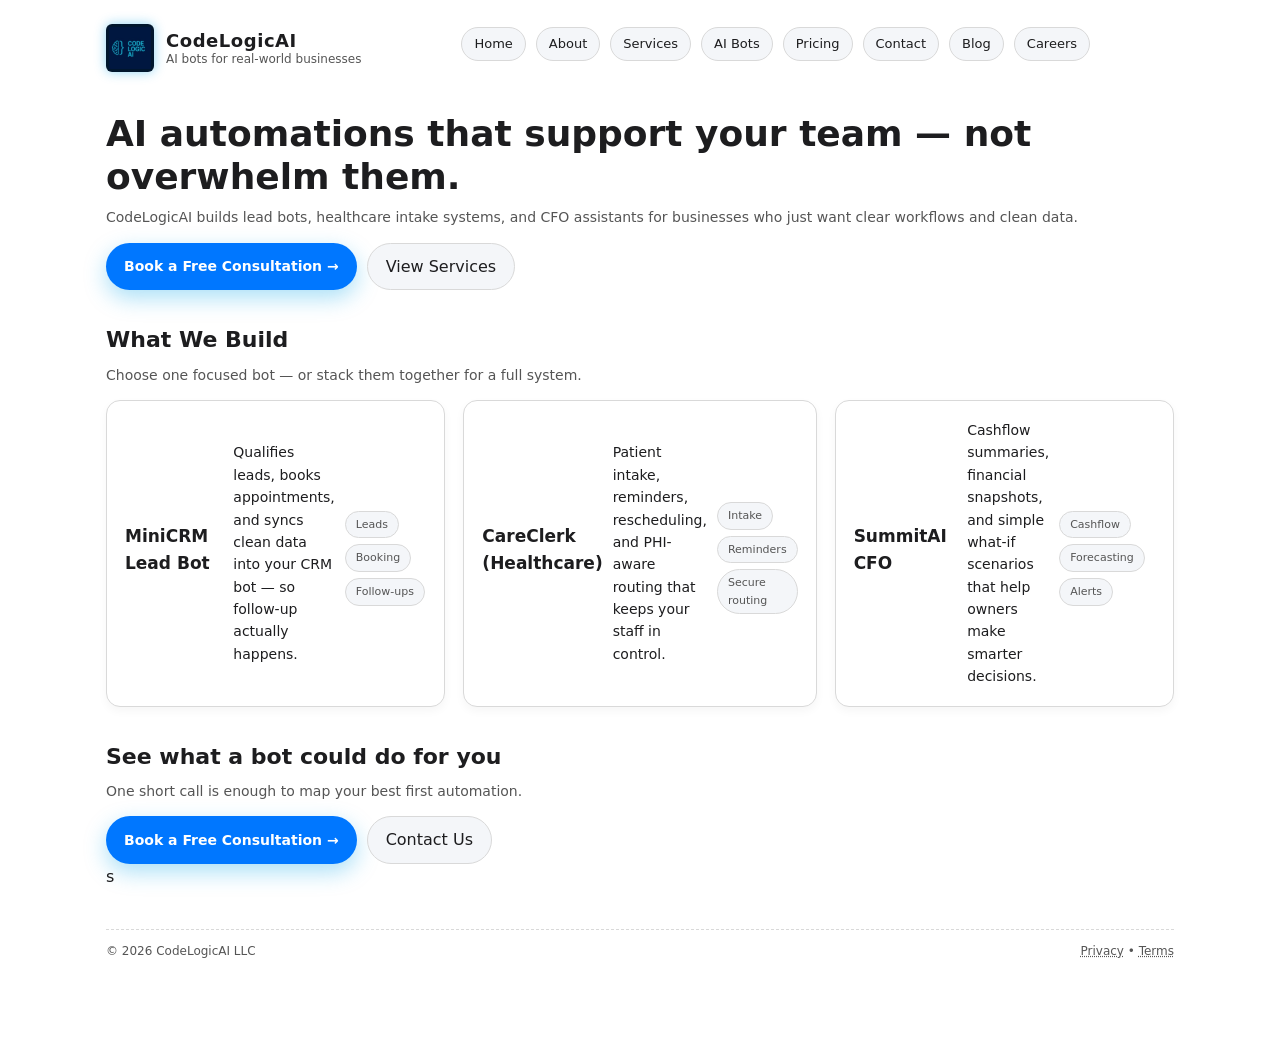
==== commit 9657d4d7: "Update homepage consultation buttons" ====
--- a/index.html
+++ b/index.html
@@ -234,7 +234,7 @@
       </p>
 
       <div style="display:flex; gap:10px; flex-wrap:wrap; margin-top:10px;">
-        <a href="https://cal.com/your-handle/15min" class="btn-primary">Book a Call →</a>
+        <a href="https://cal.com/your-handle/15min" class="btn-primary">Book a Free Consultation →</a>
         <a href="services.html" class="btn-secondary">View Services</a>
       </div>
     </section>
@@ -280,12 +280,12 @@
       <p class="section-sub">One short call is enough to map your best first automation.</p>
 
       <div style="display:flex; gap:10px; flex-wrap:wrap; margin-top:10px;">
-        <a href="https://cal.com/your-handle/15min" class="btn-primary">Book a Call →</a>
+        <a href="https://cal.com/your-handle/15min" class="btn-primary">Book a Free Consultation →</a>
         <a href="contact.html" class="btn-secondary">Contact Us</a>
       </div>
     </section>
 
-    <!-- FOOTER -->
+    <!-- FOOTER -->s
     <footer>
       <div>© <span id="year"></span> CodeLogicAI LLC</div>
       <div>
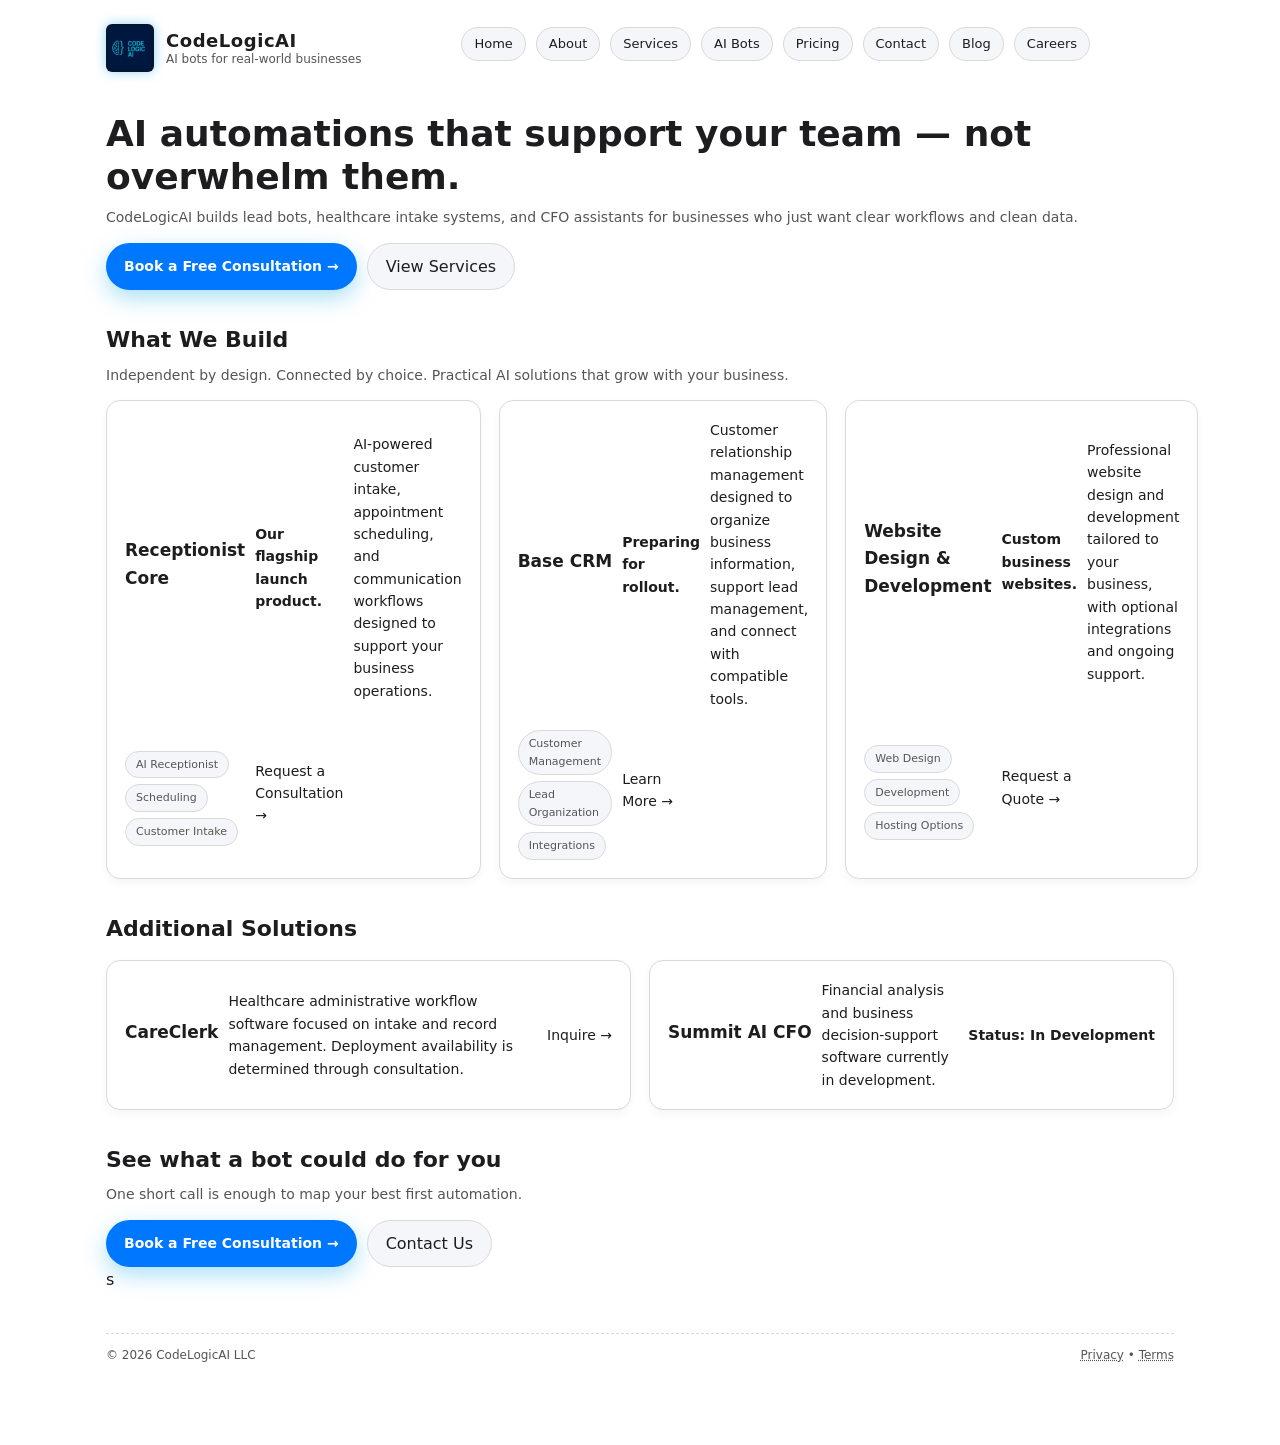
==== commit 95a945c3: "Modernize homepage product lineup Updated the 'What We Build' section to enhance clarity and added n" ====
--- a/index.html
+++ b/index.html
@@ -238,41 +238,94 @@
         <a href="services.html" class="btn-secondary">View Services</a>
       </div>
     </section>
-
-    <!-- WHAT WE BUILD -->
-    <section class="section">
-      <h2>What We Build</h2>
-      <p class="section-sub">Choose one focused bot — or stack them together for a full system.</p>
-
-      <div class="grid-3">
-
-        <!-- CARD 1 UPDATED -->
-        <div class="card">
-          <h3>MiniCRM Lead Bot</h3>
-          <p>Qualifies leads, books appointments, and syncs clean data into your CRM bot — so follow-up actually happens.</p>
-          <div class="pill-row">
-            <span>Leads</span><span>Booking</span><span>Follow-ups</span>
-          </div>
-        </div>
-
-        <div class="card">
-          <h3>CareClerk (Healthcare)</h3>
-          <p>Patient intake, reminders, rescheduling, and PHI-aware routing that keeps your staff in control.</p>
-          <div class="pill-row">
-            <span>Intake</span><span>Reminders</span><span>Secure routing</span>
-          </div>
-        </div>
-
-        <div class="card">
-          <h3>SummitAI CFO</h3>
-          <p>Cashflow summaries, financial snapshots, and simple what-if scenarios that help owners make smarter decisions.</p>
-          <div class="pill-row">
-            <span>Cashflow</span><span>Forecasting</span><span>Alerts</span>
-          </div>
-        </div>
-
-      </div>
-    </section>
+   
+<!-- WHAT WE BUILD -->
+<section class="section">
+  <h2>What We Build</h2>
+  <p class="section-sub">
+    Independent by design. Connected by choice.
+    Practical AI solutions that grow with your business.
+  </p>
+
+  <div class="grid-3">
+
+    <div class="card">
+      <h3>Receptionist Core</h3>
+      <p><strong>Our flagship launch product.</strong></p>
+      <p>
+        AI-powered customer intake, appointment scheduling,
+        and communication workflows designed to support
+        your business operations.
+      </p>
+      <div class="pill-row">
+        <span>AI Receptionist</span>
+        <span>Scheduling</span>
+        <span>Customer Intake</span>
+      </div>
+      <p><a href="contact.html">Request a Consultation →</a></p>
+    </div>
+
+    <div class="card">
+      <h3>Base CRM</h3>
+      <p><strong>Preparing for rollout.</strong></p>
+      <p>
+        Customer relationship management designed to
+        organize business information, support lead
+        management, and connect with compatible tools.
+      </p>
+      <div class="pill-row">
+        <span>Customer Management</span>
+        <span>Lead Organization</span>
+        <span>Integrations</span>
+      </div>
+      <p><a href="contact.html">Learn More →</a></p>
+    </div>
+
+    <div class="card">
+      <h3>Website Design &amp; Development</h3>
+      <p><strong>Custom business websites.</strong></p>
+      <p>
+        Professional website design and development
+        tailored to your business, with optional
+        integrations and ongoing support.
+      </p>
+      <div class="pill-row">
+        <span>Web Design</span>
+        <span>Development</span>
+        <span>Hosting Options</span>
+      </div>
+      <p><a href="contact.html">Request a Quote →</a></p>
+    </div>
+
+  </div>
+
+  <h2 style="margin-top:32px;">Additional Solutions</h2>
+
+  <div class="grid-2">
+
+    <div class="card">
+      <h3>CareClerk</h3>
+      <p>
+        Healthcare administrative workflow software
+        focused on intake and record management.
+        Deployment availability is determined
+        through consultation.
+      </p>
+      <p><a href="contact.html">Inquire →</a></p>
+    </div>
+
+    <div class="card">
+      <h3>Summit AI CFO</h3>
+      <p>
+        Financial analysis and business decision-support
+        software currently in development.
+      </p>
+      <p><strong>Status: In Development</strong></p>
+    </div>
+
+  </div>
+</section>
+
 
     <!-- CTA -->
     <section class="section">
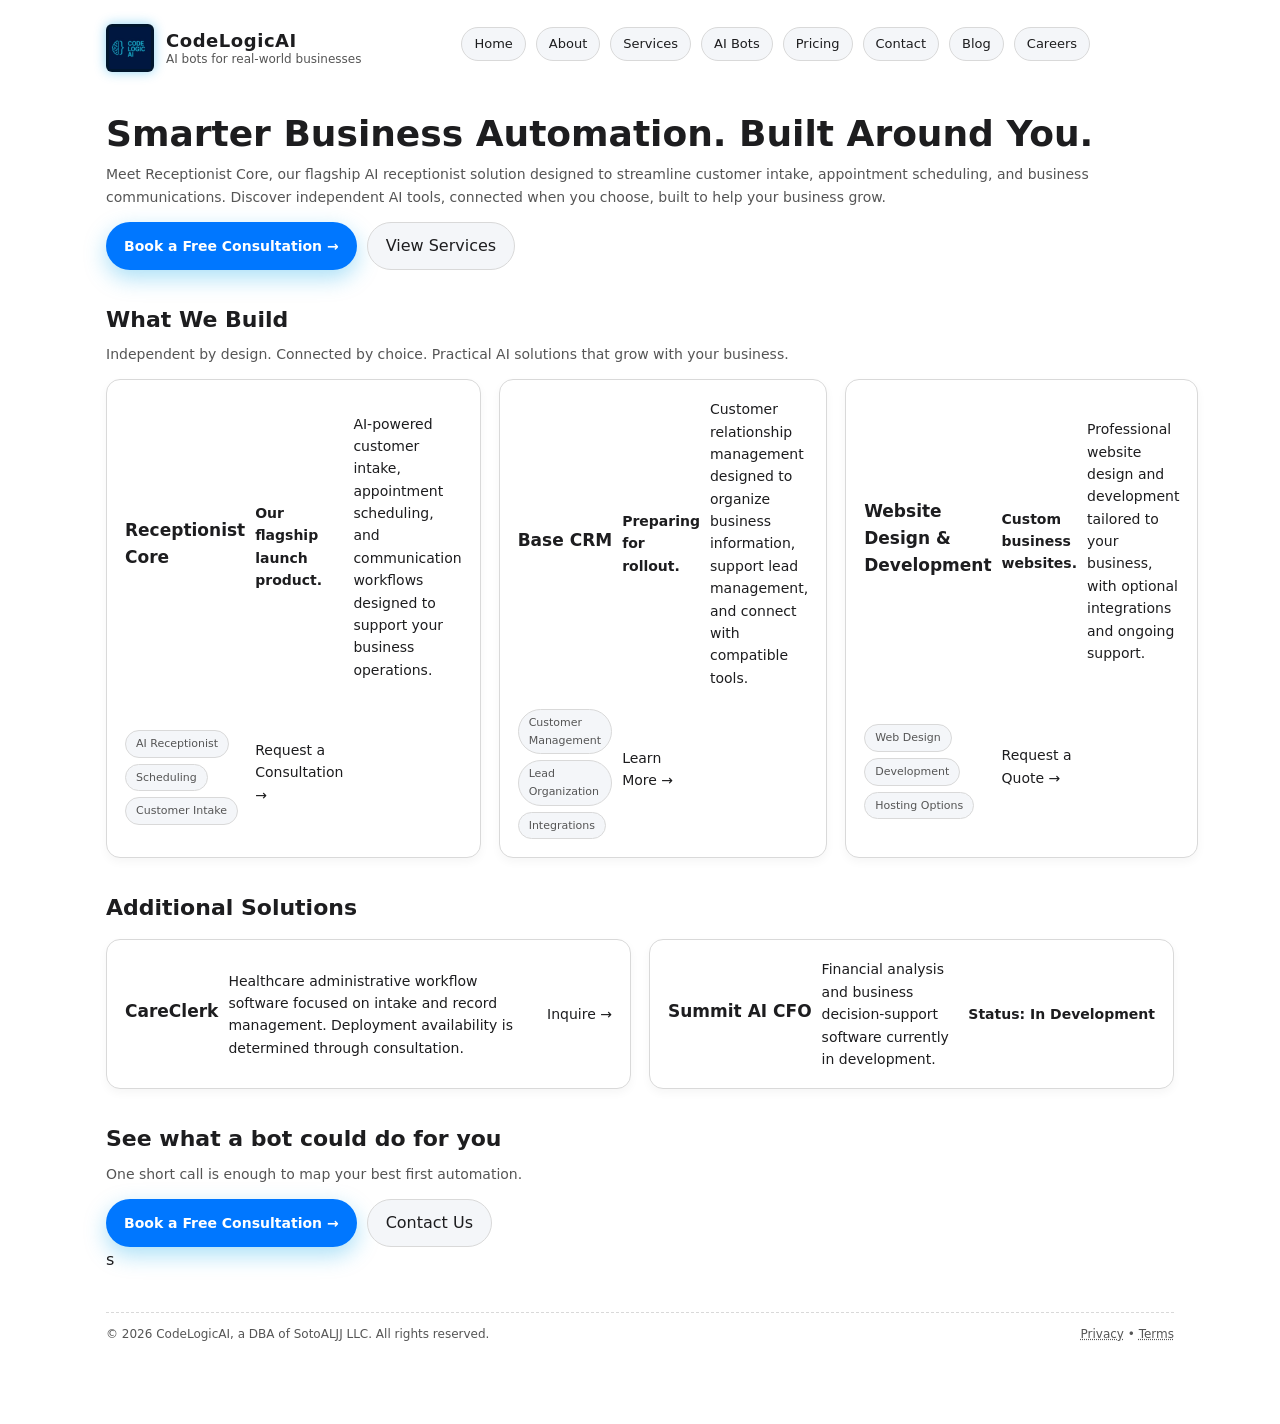
==== commit 0d45b48e: "Update homepage headline and company identity Updated the hero section with a new heading and descri" ====
--- a/index.html
+++ b/index.html
@@ -228,10 +228,17 @@
 
     <!-- HERO -->
     <section class="section">
-      <h1>AI automations that support your team — not overwhelm them.</h1>
-      <p class="section-sub">
-        CodeLogicAI builds lead bots, healthcare intake systems, and CFO assistants for businesses who just want clear workflows and clean data.
-      </p>
+     
+<h1>Smarter Business Automation. Built Around You.</h1>
+     
+<p class="section-sub">
+  Meet Receptionist Core, our flagship AI receptionist
+  solution designed to streamline customer intake,
+  appointment scheduling, and business communications.
+  Discover independent AI tools, connected when you
+  choose, built to help your business grow.
+</p>
+
 
       <div style="display:flex; gap:10px; flex-wrap:wrap; margin-top:10px;">
         <a href="https://cal.com/your-handle/15min" class="btn-primary">Book a Free Consultation →</a>
@@ -340,7 +347,12 @@
 
     <!-- FOOTER -->s
     <footer>
-      <div>© <span id="year"></span> CodeLogicAI LLC</div>
+      
+<div>
+  © <span id="year"></span> CodeLogicAI,
+  a DBA of SotoALJJ LLC. All rights reserved.
+</div>
+
       <div>
         <a href="#">Privacy</a> • <a href="#">Terms</a>
       </div>
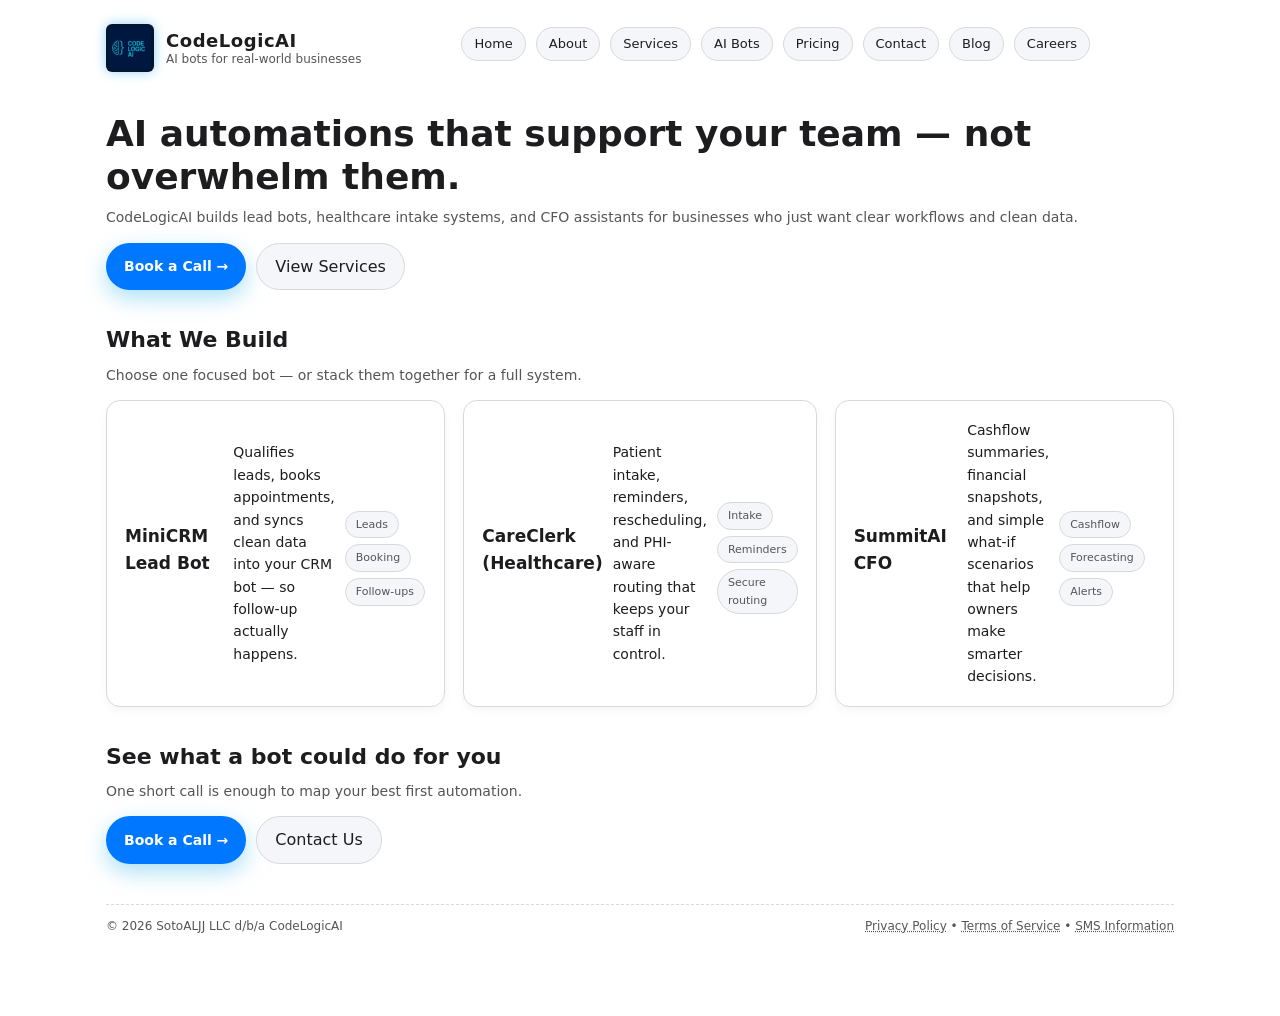
==== commit 29c2638a: "Add A2P compliance pages and website disclosures" ====
--- a/index.html
+++ b/index.html
@@ -228,111 +228,51 @@
 
     <!-- HERO -->
     <section class="section">
-     
-<h1>Smarter Business Automation. Built Around You.</h1>
-     
-<p class="section-sub">
-  Meet Receptionist Core, our flagship AI receptionist
-  solution designed to streamline customer intake,
-  appointment scheduling, and business communications.
-  Discover independent AI tools, connected when you
-  choose, built to help your business grow.
-</p>
-
+      <h1>AI automations that support your team — not overwhelm them.</h1>
+      <p class="section-sub">
+        CodeLogicAI builds lead bots, healthcare intake systems, and CFO assistants for businesses who just want clear workflows and clean data.
+      </p>
 
       <div style="display:flex; gap:10px; flex-wrap:wrap; margin-top:10px;">
-        <a href="https://cal.com/your-handle/15min" class="btn-primary">Book a Free Consultation →</a>
+        <a href="https://cal.com/your-handle/15min" class="btn-primary">Book a Call →</a>
         <a href="services.html" class="btn-secondary">View Services</a>
       </div>
     </section>
-   
-<!-- WHAT WE BUILD -->
-<section class="section">
-  <h2>What We Build</h2>
-  <p class="section-sub">
-    Independent by design. Connected by choice.
-    Practical AI solutions that grow with your business.
-  </p>
-
-  <div class="grid-3">
-
-    <div class="card">
-      <h3>Receptionist Core</h3>
-      <p><strong>Our flagship launch product.</strong></p>
-      <p>
-        AI-powered customer intake, appointment scheduling,
-        and communication workflows designed to support
-        your business operations.
-      </p>
-      <div class="pill-row">
-        <span>AI Receptionist</span>
-        <span>Scheduling</span>
-        <span>Customer Intake</span>
-      </div>
-      <p><a href="contact.html">Request a Consultation →</a></p>
-    </div>
-
-    <div class="card">
-      <h3>Base CRM</h3>
-      <p><strong>Preparing for rollout.</strong></p>
-      <p>
-        Customer relationship management designed to
-        organize business information, support lead
-        management, and connect with compatible tools.
-      </p>
-      <div class="pill-row">
-        <span>Customer Management</span>
-        <span>Lead Organization</span>
-        <span>Integrations</span>
-      </div>
-      <p><a href="contact.html">Learn More →</a></p>
-    </div>
-
-    <div class="card">
-      <h3>Website Design &amp; Development</h3>
-      <p><strong>Custom business websites.</strong></p>
-      <p>
-        Professional website design and development
-        tailored to your business, with optional
-        integrations and ongoing support.
-      </p>
-      <div class="pill-row">
-        <span>Web Design</span>
-        <span>Development</span>
-        <span>Hosting Options</span>
-      </div>
-      <p><a href="contact.html">Request a Quote →</a></p>
-    </div>
-
-  </div>
-
-  <h2 style="margin-top:32px;">Additional Solutions</h2>
-
-  <div class="grid-2">
-
-    <div class="card">
-      <h3>CareClerk</h3>
-      <p>
-        Healthcare administrative workflow software
-        focused on intake and record management.
-        Deployment availability is determined
-        through consultation.
-      </p>
-      <p><a href="contact.html">Inquire →</a></p>
-    </div>
-
-    <div class="card">
-      <h3>Summit AI CFO</h3>
-      <p>
-        Financial analysis and business decision-support
-        software currently in development.
-      </p>
-      <p><strong>Status: In Development</strong></p>
-    </div>
-
-  </div>
-</section>
-
+
+    <!-- WHAT WE BUILD -->
+    <section class="section">
+      <h2>What We Build</h2>
+      <p class="section-sub">Choose one focused bot — or stack them together for a full system.</p>
+
+      <div class="grid-3">
+
+        <!-- CARD 1 UPDATED -->
+        <div class="card">
+          <h3>MiniCRM Lead Bot</h3>
+          <p>Qualifies leads, books appointments, and syncs clean data into your CRM bot — so follow-up actually happens.</p>
+          <div class="pill-row">
+            <span>Leads</span><span>Booking</span><span>Follow-ups</span>
+          </div>
+        </div>
+
+        <div class="card">
+          <h3>CareClerk (Healthcare)</h3>
+          <p>Patient intake, reminders, rescheduling, and PHI-aware routing that keeps your staff in control.</p>
+          <div class="pill-row">
+            <span>Intake</span><span>Reminders</span><span>Secure routing</span>
+          </div>
+        </div>
+
+        <div class="card">
+          <h3>SummitAI CFO</h3>
+          <p>Cashflow summaries, financial snapshots, and simple what-if scenarios that help owners make smarter decisions.</p>
+          <div class="pill-row">
+            <span>Cashflow</span><span>Forecasting</span><span>Alerts</span>
+          </div>
+        </div>
+
+      </div>
+    </section>
 
     <!-- CTA -->
     <section class="section">
@@ -340,21 +280,18 @@
       <p class="section-sub">One short call is enough to map your best first automation.</p>
 
       <div style="display:flex; gap:10px; flex-wrap:wrap; margin-top:10px;">
-        <a href="https://cal.com/your-handle/15min" class="btn-primary">Book a Free Consultation →</a>
+        <a href="https://cal.com/your-handle/15min" class="btn-primary">Book a Call →</a>
         <a href="contact.html" class="btn-secondary">Contact Us</a>
       </div>
     </section>
 
-    <!-- FOOTER -->s
+    <!-- FOOTER -->
     <footer>
-      
-<div>
-  © <span id="year"></span> CodeLogicAI,
-  a DBA of SotoALJJ LLC. All rights reserved.
-</div>
-
+      <div>© <span id="year"></span> SotoALJJ LLC d/b/a CodeLogicAI</div>
       <div>
-        <a href="#">Privacy</a> • <a href="#">Terms</a>
+        <a href="privacy.html">Privacy Policy</a> •
+        <a href="terms.html">Terms of Service</a> •
+        <a href="sms-consent.html">SMS Information</a>
       </div>
     </footer>
   </div>
--- a/style.css
+++ b/style.css
@@ -179,6 +179,7 @@
 .gradient-text {
   background: linear-gradient(to right, #0284c7, #0ea5e9);
   -webkit-background-clip: text;
+background-clip: text;
   color: transparent;
 }
 
